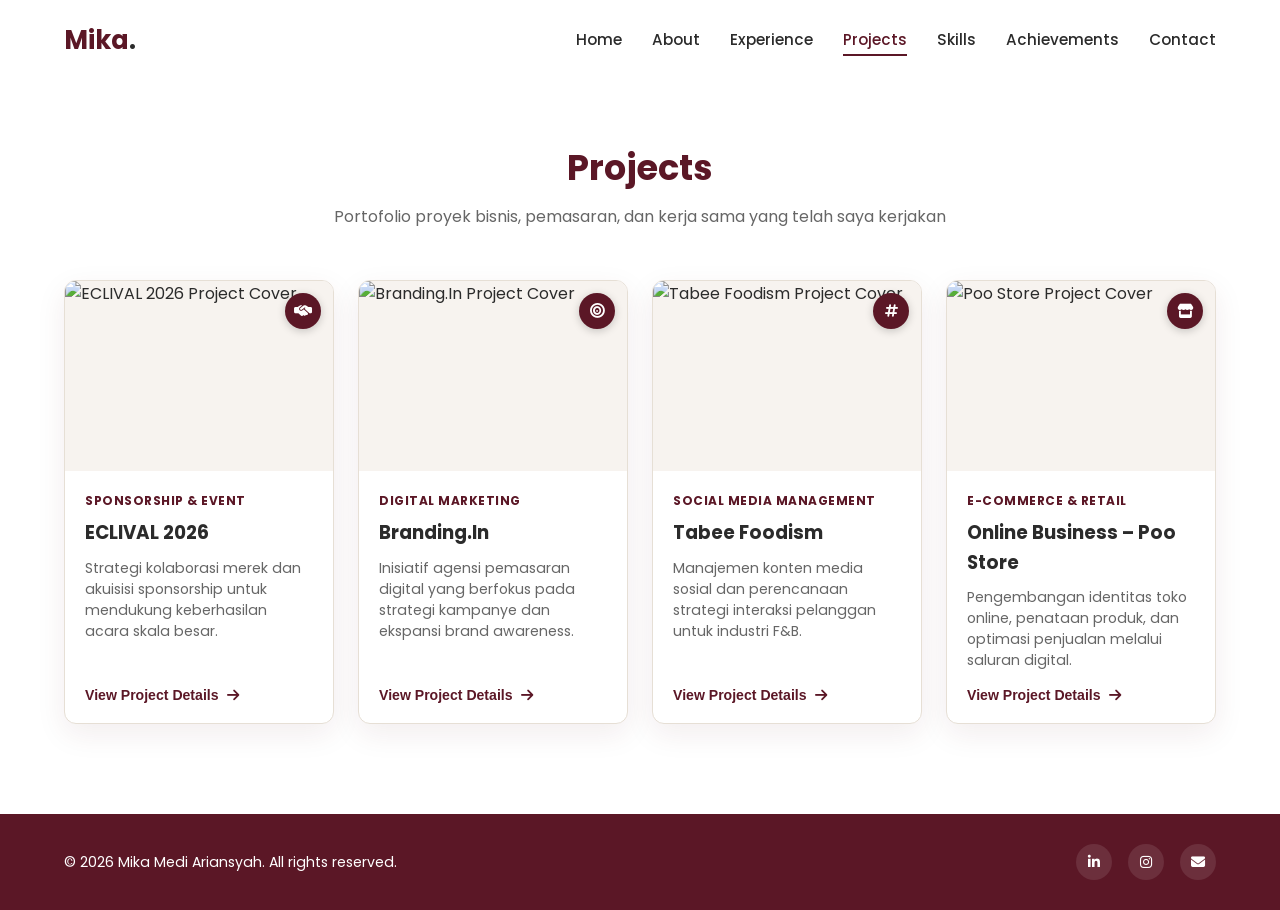
==== projects.html @ ba8b4627 "Add files via upload" ====
<!DOCTYPE html>
<html lang="id">
<head>
    <meta charset="UTF-8">
    <meta name="viewport" content="width=device-width, initial-scale=1.0">
    <title>Projects | Mika Medi Ariansyah</title>
    <!-- Google Fonts: Poppins -->
    <link rel="preconnect" href="https://fonts.googleapis.com">
    <link rel="preconnect" href="https://fonts.gstatic.com" crossorigin>
    <link href="https://fonts.googleapis.com/css2?family=Poppins:wght@300;400;500;600;700&display=swap" rel="stylesheet">
    <!-- Font Awesome Icons -->
    <link rel="stylesheet" href="https://cdnjs.cloudflare.com/ajax/libs/font-awesome/6.4.0/css/all.min.css">
    <!-- Custom CSS -->
    <link rel="stylesheet" href="style.css">
</head>
<body>
    <!-- NAVBAR -->
    <header class="navbar" id="navbar">
        <div class="container nav-container">
            <a href="index.html" class="logo">Mika<span>.</span></a>
            
            <nav class="nav-menu" id="nav-menu">
                <ul class="nav-list">
                    <li><a href="index.html" class="nav-link">Home</a></li>
                    <li><a href="about.html" class="nav-link">About</a></li>
                    <li><a href="experience.html" class="nav-link">Experience</a></li>
                    <li><a href="projects.html" class="nav-link active">Projects</a></li>
                    <li><a href="skills.html" class="nav-link">Skills</a></li>
                    <li><a href="achievements.html" class="nav-link">Achievements</a></li>
                    <li><a href="contact.html" class="nav-link">Contact</a></li>
                </ul>
            </nav>

            <div class="hamburger" id="hamburger">
                <span class="bar"></span>
                <span class="bar"></span>
                <span class="bar"></span>
            </div>
        </div>
    </header>

    <!-- SECTION 4: PROJECTS -->
    <section class="projects section standalone-page" id="projects">
        <div class="container">
            <div class="section-title reveal">
                <h2><span>Projects</span></h2>
                <p>Portofolio proyek bisnis, pemasaran, dan kerja sama yang telah saya kerjakan</p>
            </div>

            <div class="projects-grid">
                <!-- Project Card 1: ECLIVAL 2026 -->
                <div class="project-card reveal">
                    <div class="project-img">
                        <img src="project-1.jpg" alt="ECLIVAL 2026 Project Cover">
                        <div class="project-badge">
                            <i class="fa-solid fa-handshake-simple"></i>
                        </div>
                    </div>
                    <div class="project-info">
                        <span class="project-category">Sponsorship & Event</span>
                        <h3>ECLIVAL 2026</h3>
                        <p>Strategi kolaborasi merek dan akuisisi sponsorship untuk mendukung keberhasilan acara skala besar.</p>
                        <button class="btn-text btn-modal" data-project="1">View Project Details <i class="fa-solid fa-arrow-right"></i></button>
                    </div>
                </div>

                <!-- Project Card 2: Branding.In -->
                <div class="project-card reveal">
                    <div class="project-img">
                        <img src="project-2.jpg" alt="Branding.In Project Cover">
                        <div class="project-badge">
                            <i class="fa-solid fa-bullseye"></i>
                        </div>
                    </div>
                    <div class="project-info">
                        <span class="project-category">Digital Marketing</span>
                        <h3>Branding.In</h3>
                        <p>Inisiatif agensi pemasaran digital yang berfokus pada strategi kampanye dan ekspansi brand awareness.</p>
                        <button class="btn-text btn-modal" data-project="2">View Project Details <i class="fa-solid fa-arrow-right"></i></button>
                    </div>
                </div>

                <!-- Project Card 3: Tabee Foodism -->
                <div class="project-card reveal">
                    <div class="project-img">
                        <img src="project-3.jpg" alt="Tabee Foodism Project Cover">
                        <div class="project-badge">
                            <i class="fa-solid fa-hashtag"></i>
                        </div>
                    </div>
                    <div class="project-info">
                        <span class="project-category">Social Media Management</span>
                        <h3>Tabee Foodism</h3>
                        <p>Manajemen konten media sosial dan perencanaan strategi interaksi pelanggan untuk industri F&B.</p>
                        <button class="btn-text btn-modal" data-project="3">View Project Details <i class="fa-solid fa-arrow-right"></i></button>
                    </div>
                </div>

                <!-- Project Card 4: Poo Store -->
                <div class="project-card reveal">
                    <div class="project-img">
                        <img src="project-4.jpg" alt="Poo Store Project Cover">
                        <div class="project-badge">
                            <i class="fa-solid fa-store"></i>
                        </div>
                    </div>
                    <div class="project-info">
                        <span class="project-category">E-Commerce & Retail</span>
                        <h3>Online Business – Poo Store</h3>
                        <p>Pengembangan identitas toko online, penataan produk, dan optimasi penjualan melalui saluran digital.</p>
                        <button class="btn-text btn-modal" data-project="4">View Project Details <i class="fa-solid fa-arrow-right"></i></button>
                    </div>
                </div>
            </div>
        </div>
    </section>
    <!-- FOOTER -->
    <footer class="footer">
        <div class="container footer-container">
            <p>&copy; 2026 Mika Medi Ariansyah. All rights reserved.</p>
            <div class="social-links">
                <a href="#" aria-label="LinkedIn"><i class="fa-brands fa-linkedin-in"></i></a>
                <a href="#" aria-label="Instagram"><i class="fa-brands fa-instagram"></i></a>
                <a href="#" aria-label="Email"><i class="fa-solid fa-envelope"></i></a>
            </div>
        </div>
    </footer>

    <!-- BACK TO TOP BUTTON -->
    <button class="back-to-top" id="back-to-top" aria-label="Back to Top">
        <i class="fa-solid fa-chevron-up"></i>
    </button>

    <!-- PROJECT MODAL -->
    <div class="modal-overlay" id="project-modal">
        <div class="modal-content">
            <button class="modal-close" id="modal-close">&times;</button>
            <h3 id="modal-title">Project Detail</h3>
            <p id="modal-category" class="modal-cat-tag">Category</p>
            <p id="modal-desc">Detail deskripsi proyek akan muncul di sini.</p>
        </div>
    </div>

    <!-- Custom JS -->
    <script src="script.js"></script>
</body>
</html>
---- style.css ----
/* ==========================================
   FILENAME: style.css
   Style definitions for Mika Medi Ariansyah Portfolio
   Color Palette: Maroon (#5B1726), Cream (#F7F3EF), White (#FFFFFF)
   ========================================== */

/* 1. RESET & CSS VARIABLES */
:root {
    --primary-maroon: #5B1726;
    --primary-maroon-hover: #42101B;
    --cream-bg: #F7F3EF;
    --cream-accent: #EFE8DF;
    --white: #FFFFFF;
    --text-dark: #2B2B2B;
    --text-muted: #666666;
    --border-color: #E6DFD5;
    --shadow-soft: 0 10px 30px rgba(91, 23, 38, 0.08);
    --shadow-hover: 0 15px 35px rgba(91, 23, 38, 0.15);
    --transition: all 0.3s cubic-bezier(0.25, 0.8, 0.25, 1);
    --radius: 12px;
}

* {
    margin: 0;
    padding: 0;
    box-sizing: border-box;
    scroll-behavior: smooth;
}

body {
    font-family: 'Poppins', sans-serif;
    background-color: var(--white);
    color: var(--text-dark);
    line-height: 1.6;
    overflow-x: hidden;
}

a {
    text-decoration: none;
    color: inherit;
}

ul {
    list-style: none;
}

/* 2. REUSABLE CLASSES */
.container {
    max-width: 1200px;
    margin: 0 auto;
    padding: 0 24px;
}

.section {
    padding: 90px 0;
}

/* Penyesuaian agar halaman terpisah (standalone) tidak tertutup navbar fixed */
.standalone-page {
    padding-top: 140px;
    min-height: 85vh;
}

.light-bg {
    background-color: var(--cream-bg);
}

.section-title {
    text-align: center;
    margin-bottom: 50px;
}

.section-title h2 {
    font-size: 2.2rem;
    font-weight: 700;
    color: var(--text-dark);
}

.section-title h2 span {
    color: var(--primary-maroon);
}

.section-title p {
    color: var(--text-muted);
    font-size: 1rem;
    margin-top: 8px;
}

/* Buttons */
.btn {
    display: inline-flex;
    align-items: center;
    justify-content: center;
    gap: 10px;
    padding: 12px 28px;
    border-radius: 30px;
    font-size: 0.95rem;
    font-weight: 600;
    cursor: pointer;
    transition: var(--transition);
    border: 2px solid transparent;
}

.btn-primary {
    background-color: var(--primary-maroon);
    color: var(--white);
}

.btn-primary:hover {
    background-color: var(--primary-maroon-hover);
    transform: translateY(-3px);
    box-shadow: 0 8px 20px rgba(91, 23, 38, 0.25);
}

.btn-outline {
    background-color: transparent;
    border-color: var(--primary-maroon);
    color: var(--primary-maroon);
}

.btn-outline:hover {
    background-color: var(--primary-maroon);
    color: var(--white);
    transform: translateY(-3px);
}

.btn-whatsapp {
    background-color: #25D366;
    color: var(--white);
}

.btn-whatsapp:hover {
    background-color: #1EBE5D;
    transform: translateY(-3px);
}

.btn-text {
    background: none;
    border: none;
    color: var(--primary-maroon);
    font-weight: 600;
    cursor: pointer;
    display: inline-flex;
    align-items: center;
    gap: 8px;
    padding: 0;
    transition: var(--transition);
}

.btn-text:hover {
    gap: 12px;
}

/* 3. NAVBAR */
.navbar {
    position: fixed;
    top: 0;
    left: 0;
    width: 100%;
    z-index: 1000;
    transition: var(--transition);
    background-color: rgba(255, 255, 255, 0.95);
    backdrop-filter: blur(10px);
    border-bottom: 1px solid transparent;
}

.navbar.scrolled {
    box-shadow: 0 4px 20px rgba(0, 0, 0, 0.05);
    border-bottom-color: var(--border-color);
}

.nav-container {
    display: flex;
    justify-content: space-between;
    align-items: center;
    height: 80px;
}

.logo {
    font-size: 1.6rem;
    font-weight: 700;
    color: var(--primary-maroon);
}

.logo span {
    color: var(--text-dark);
}

.nav-list {
    display: flex;
    gap: 30px;
}

.nav-link {
    font-size: 0.95rem;
    font-weight: 500;
    color: var(--text-dark);
    position: relative;
    transition: var(--transition);
}

.nav-link:hover, .nav-link.active {
    color: var(--primary-maroon);
}

.nav-link::after {
    content: '';
    position: absolute;
    bottom: -6px;
    left: 0;
    width: 0;
    height: 2px;
    background-color: var(--primary-maroon);
    transition: var(--transition);
}

.nav-link:hover::after, .nav-link.active::after {
    width: 100%;
}

.hamburger {
    display: none;
    cursor: pointer;
    flex-direction: column;
    gap: 5px;
}

.bar {
    width: 25px;
    height: 3px;
    background-color: var(--primary-maroon);
    border-radius: 2px;
    transition: var(--transition);
}

/* 4. HERO SECTION */
.hero {
    padding-top: 150px;
    padding-bottom: 90px;
    min-height: 90vh;
    display: flex;
    align-items: center;
    background-color: var(--white);
}

.hero-container {
    display: grid;
    grid-template-columns: 1.2fr 0.8fr;
    gap: 40px;
    align-items: center;
}

.badge {
    display: inline-block;
    padding: 6px 16px;
    background-color: var(--cream-bg);
    color: var(--primary-maroon);
    font-size: 0.85rem;
    font-weight: 600;
    border-radius: 20px;
    margin-bottom: 16px;
}

.hero-name {
    font-size: 1.3rem;
    color: var(--text-muted);
    font-weight: 500;
}

.hero-headline {
    font-size: 2.8rem;
    font-weight: 700;
    line-height: 1.2;
    margin: 10px 0 20px 0;
    color: var(--text-dark);
}

.hero-headline span {
    color: var(--primary-maroon);
}

.hero-desc {
    font-size: 1rem;
    color: var(--text-muted);
    margin-bottom: 30px;
    max-width: 550px;
}

.hero-buttons {
    display: flex;
    gap: 16px;
    flex-wrap: wrap;
}

.hero-image {
    display: flex;
    justify-content: center;
}

.image-wrapper {
    position: relative;
    width: 300px;
    height: 300px;
}

.profile-avatar {
    width: 100%;
    height: 100%;
    border-radius: 16px;
    background: linear-gradient(135deg, var(--primary-maroon), #8C293E);
    display: flex;
    align-items: center;
    justify-content: center;
    box-shadow: var(--shadow-hover);
    border: 6px solid var(--cream-bg);
    overflow: hidden;
}

.profile-avatar img {
    width: 100%;
    height: 100%;
    object-fit: cover;
    object-position: center top;
    display: block;
}

/* 5. ABOUT SECTION */
.about-grid {
    display: grid;
    grid-template-columns: 1fr 1fr;
    gap: 30px;
    align-items: start;
}

.about-card {
    background-color: var(--white);
    padding: 35px;
    border-radius: var(--radius);
    box-shadow: var(--shadow-soft);
    border: 1px solid var(--border-color);
}

.card-icon {
    width: 50px;
    height: 50px;
    background-color: var(--cream-bg);
    color: var(--primary-maroon);
    border-radius: 10px;
    display: flex;
    align-items: center;
    justify-content: center;
    font-size: 1.3rem;
    margin-bottom: 20px;
}

.about-card h3 {
    font-size: 1.4rem;
    margin-bottom: 15px;
}

.about-text {
    color: var(--text-muted);
    font-size: 0.95rem;
    margin-bottom: 24px;
}

.education-box {
    display: flex;
    align-items: center;
    gap: 18px;
    padding: 20px;
    background-color: var(--cream-bg);
    border-radius: 12px;
    border: 1px solid var(--border-color);
}

.edu-icon {
    width: 65px;
    height: 65px;
    background-color: var(--white);
    border-radius: 12px;
    padding: 8px;
    display: flex;
    align-items: center;
    justify-content: center;
    flex-shrink: 0;
    box-shadow: 0 4px 12px rgba(0, 0, 0, 0.05);
    border: 1px solid var(--border-color);
}

.edu-icon img {
    width: 100%;
    height: 100%;
    object-fit: contain;
}

.education-box h4 {
    font-size: 0.95rem;
}

.education-box p {
    font-size: 0.85rem;
    color: var(--text-muted);
}

.interests-grid {
    display: grid;
    grid-template-columns: 1fr 1fr;
    gap: 16px;
}

.interest-item {
    background-color: var(--cream-bg);
    padding: 16px;
    border-radius: 10px;
}

.interest-item i {
    color: var(--primary-maroon);
    font-size: 1.2rem;
    margin-bottom: 8px;
}

.interest-item h4 {
    font-size: 0.9rem;
    margin-bottom: 4px;
}

.interest-item p {
    font-size: 0.78rem;
    color: var(--text-muted);
}

/* 6. EXPERIENCE SECTION */
.timeline {
    position: relative;
    max-width: 800px;
    margin: 0 auto;
    width: 100%;
    box-sizing: border-box;
}

.timeline::before {
    content: '';
    position: absolute;
    top: 0;
    left: 20px;
    height: 100%;
    width: 2px;
    background-color: var(--primary-maroon);
    opacity: 0.3;
}

.timeline-item {
    position: relative;
    padding-left: 50px;
    margin-bottom: 40px;
    width: 100%;
    box-sizing: border-box;
}

.timeline-item:last-child {
    margin-bottom: 0;
}

.timeline-dot {
    position: absolute;
    top: 0;
    left: 13px;
    width: 16px;
    height: 16px;
    border-radius: 50%;
    background-color: var(--primary-maroon);
    border: 3px solid var(--cream-bg);
}

.timeline-content {
    background-color: var(--white);
    padding: 25px;
    border-radius: var(--radius);
    box-shadow: var(--shadow-soft);
    border: 1px solid var(--border-color);
    width: 100%;
    box-sizing: border-box;
}

.timeline-date {
    display: inline-block;
    font-size: 0.8rem;
    font-weight: 600;
    color: var(--primary-maroon);
    background-color: var(--cream-bg);
    padding: 4px 12px;
    border-radius: 12px;
    margin-bottom: 10px;
}

.timeline-content h3 {
    font-size: 1.2rem;
}

.company {
    font-size: 0.9rem;
    color: var(--text-muted);
    font-weight: 500;
    margin-bottom: 12px;
}

.timeline-content ul {
    padding-left: 18px;
}

.timeline-content li {
    font-size: 0.9rem;
    color: var(--text-muted);
    margin-bottom: 6px;
    list-style-type: disc;
}

.exp-gallery {
    display: grid;
    grid-template-columns: repeat(3, minmax(0, 1fr)) !important;
    gap: 12px;
    margin-bottom: 20px;
    width: 100%;
    box-sizing: border-box;
}

.gallery-item {
    position: relative;
    height: 180px;
    border-radius: 8px;
    overflow: hidden;
    border: 1px solid var(--border-color);
    box-shadow: 0 4px 10px rgba(0, 0, 0, 0.05);
    background-color: var(--white);
    min-width: 0;
    width: 100%;
}

.gallery-item img {
    width: 100%;
    height: 100%;
    object-fit: cover;
    object-position: center;
    transition: transform 0.4s ease;
    display: block;
}

.gallery-item img.fit-contain {
    object-fit: contain !important;
    object-position: center !important;
    background-color: #7ecc47 !important;
    padding: 0 !important;
}

.gallery-item:hover img {
    transform: scale(1.06);
}

/* 7. PROJECTS SECTION */
.projects-grid {
    display: grid;
    grid-template-columns: repeat(auto-fit, minmax(260px, 1fr));
    gap: 24px;
    width: 100%;
}

.project-card {
    background-color: var(--white);
    border-radius: 12px;
    overflow: hidden;
    border: 1px solid var(--border-color);
    box-shadow: var(--shadow-soft);
    display: flex;
    flex-direction: column;
    transition: transform 0.3s ease, box-shadow 0.3s ease;
}

.project-card:hover {
    transform: translateY(-5px);
    box-shadow: 0 10px 20px rgba(0, 0, 0, 0.08);
}

.project-img {
    position: relative;
    width: 100%;
    height: 190px;
    background-color: var(--cream-bg);
    overflow: hidden;
}

.project-img img {
    width: 100%;
    height: 100%;
    object-fit: cover;
    object-position: center;
    display: block;
    transition: transform 0.4s ease;
}

.project-card:hover .project-img img {
    transform: scale(1.06);
}

.project-badge {
    position: absolute;
    top: 12px;
    right: 12px;
    width: 36px;
    height: 36px;
    background-color: var(--primary-maroon);
    color: #ffffff;
    border-radius: 50%;
    display: flex;
    align-items: center;
    justify-content: center;
    font-size: 0.9rem;
    box-shadow: 0 2px 8px rgba(0, 0, 0, 0.2);
    z-index: 2;
}

.project-info {
    padding: 20px;
    display: flex;
    flex-direction: column;
    flex-grow: 1;
}

.project-category {
    font-size: 0.75rem;
    font-weight: 700;
    text-transform: uppercase;
    color: var(--primary-maroon);
    margin-bottom: 8px;
    letter-spacing: 0.5px;
}

.project-info h3 {
    font-size: 1.15rem;
    margin-bottom: 10px;
    color: var(--text-color);
}

.project-info p {
    font-size: 0.88rem;
    color: var(--text-muted);
    line-height: 1.5;
    margin-bottom: 16px;
    flex-grow: 1;
}

.btn-modal {
    background: none;
    border: none;
    padding: 0;
    font-size: 0.88rem;
    font-weight: 600;
    color: var(--primary-maroon);
    cursor: pointer;
    display: inline-flex;
    align-items: center;
    gap: 8px;
    transition: gap 0.3s ease;
    align-self: flex-start;
}

.btn-modal:hover {
    gap: 12px;
}

/* 8. SKILLS SECTION */
.skills-grid {
    display: grid;
    grid-template-columns: repeat(auto-fit, minmax(220px, 1fr));
    gap: 20px;
}

.skill-card {
    background-color: var(--white);
    padding: 24px;
    border-radius: var(--radius);
    text-align: center;
    box-shadow: var(--shadow-soft);
    border: 1px solid var(--border-color);
    transition: var(--transition);
}

.skill-card:hover {
    border-color: var(--primary-maroon);
    transform: translateY(-5px);
}

.skill-icon {
    width: 50px;
    height: 50px;
    margin: 0 auto 16px auto;
    background-color: var(--cream-bg);
    color: var(--primary-maroon);
    border-radius: 50%;
    display: flex;
    align-items: center;
    justify-content: center;
    font-size: 1.3rem;
}

.skill-card h3 {
    font-size: 1.05rem;
    margin-bottom: 8px;
}

.skill-card p {
    font-size: 0.82rem;
    color: var(--text-muted);
}

/* 9. ACHIEVEMENTS SECTION */
.achievements-grid {
    display: grid;
    grid-template-columns: repeat(auto-fit, minmax(280px, 1fr));
    gap: 25px;
}

.achievement-card {
    background-color: var(--white);
    padding: 30px;
    border-radius: var(--radius);
    box-shadow: var(--shadow-soft);
    border: 1px solid var(--border-color);
    text-align: center;
}

.achievement-badge {
    width: 60px;
    height: 60px;
    background-color: var(--primary-maroon);
    color: var(--white);
    border-radius: 50%;
    display: flex;
    align-items: center;
    justify-content: center;
    font-size: 1.5rem;
    margin: 0 auto 20px auto;
}

.achievement-card h3 {
    font-size: 1.15rem;
    margin-bottom: 4px;
}

.achievement-org {
    font-size: 0.85rem;
    font-weight: 600;
    color: var(--primary-maroon);
    margin-bottom: 12px;
}

.achievement-card p {
    font-size: 0.88rem;
    color: var(--text-muted);
}

/* 10. CONTACT SECTION */
.contact-wrapper {
    display: grid;
    grid-template-columns: 1fr 1fr;
    gap: 40px;
}

.contact-info h3, .contact-card-box h3 {
    font-size: 1.4rem;
    margin-bottom: 12px;
}

.contact-info p {
    color: var(--text-muted);
    font-size: 0.95rem;
    margin-bottom: 24px;
}

.info-item {
    display: flex;
    align-items: center;
    gap: 16px;
    margin-bottom: 20px;
}

.info-icon {
    width: 45px;
    height: 45px;
    background-color: var(--white);
    color: var(--primary-maroon);
    border-radius: 10px;
    display: flex;
    align-items: center;
    justify-content: center;
    font-size: 1.2rem;
    box-shadow: var(--shadow-soft);
}

.info-item h4 {
    font-size: 0.9rem;
}

.info-item p {
    margin-bottom: 0;
    font-size: 0.9rem;
    color: var(--text-dark);
}

.wa-action {
    margin-top: 30px;
}

.contact-card-box {
    background-color: var(--white);
    padding: 30px;
    border-radius: var(--radius);
    box-shadow: var(--shadow-soft);
    border: 1px solid var(--border-color);
}

.form-group {
    margin-bottom: 16px;
}

.form-group input, .form-group textarea {
    width: 100%;
    padding: 12px 16px;
    border-radius: 8px;
    border: 1px solid var(--border-color);
    font-family: inherit;
    font-size: 0.9rem;
    outline: none;
    transition: var(--transition);
}

.form-group input:focus, .form-group textarea:focus {
    border-color: var(--primary-maroon);
}

.btn-full {
    width: 100%;
}

/* 11. FOOTER */
.footer {
    background-color: var(--primary-maroon);
    color: var(--white);
    padding: 30px 0;
}

.footer-container {
    display: flex;
    justify-content: space-between;
    align-items: center;
    font-size: 0.88rem;
}

.social-links {
    display: flex;
    gap: 16px;
}

.social-links a {
    width: 36px;
    height: 36px;
    border-radius: 50%;
    background-color: rgba(255, 255, 255, 0.1);
    display: flex;
    align-items: center;
    justify-content: center;
    transition: var(--transition);
}

.social-links a:hover {
    background-color: var(--white);
    color: var(--primary-maroon);
}

/* 12. BACK TO TOP BUTTON */
.back-to-top {
    position: fixed;
    bottom: 30px;
    right: 30px;
    width: 45px;
    height: 45px;
    background-color: var(--primary-maroon);
    color: var(--white);
    border: none;
    border-radius: 50%;
    cursor: pointer;
    display: flex;
    align-items: center;
    justify-content: center;
    box-shadow: var(--shadow-hover);
    opacity: 0;
    visibility: hidden;
    transition: var(--transition);
    z-index: 99;
}

.back-to-top.show {
    opacity: 1;
    visibility: visible;
}

.back-to-top:hover {
    background-color: var(--primary-maroon-hover);
    transform: translateY(-3px);
}

/* 13. PROJECT MODAL */
.modal-overlay {
    position: fixed;
    top: 0;
    left: 0;
    width: 100%;
    height: 100%;
    background-color: rgba(0, 0, 0, 0.6);
    display: flex;
    align-items: center;
    justify-content: center;
    opacity: 0;
    visibility: hidden;
    transition: var(--transition);
    z-index: 2000;
}

.modal-overlay.active {
    opacity: 1;
    visibility: visible;
}

.modal-content {
    background-color: var(--white);
    padding: 35px;
    border-radius: var(--radius);
    max-width: 500px;
    width: 90%;
    position: relative;
}

.modal-close {
    position: absolute;
    top: 15px;
    right: 20px;
    font-size: 1.8rem;
    background: none;
    border: none;
    cursor: pointer;
    color: var(--text-muted);
}

.modal-cat-tag {
    font-size: 0.8rem;
    color: var(--primary-maroon);
    font-weight: 600;
    margin: 8px 0 16px 0;
}

/* 14. SCROLL REVEAL ANIMATION */
.reveal {
    opacity: 0;
    transform: translateY(30px);
    transition: all 0.8s ease-out;
}

.reveal.active {
    opacity: 1;
    transform: translateY(0);
}

/* 15. RESPONSIVE DESIGN */
@media (max-width: 992px) {
    .hero-container {
        grid-template-columns: 1fr;
        text-align: center;
    }

    .hero-desc {
        margin: 0 auto 30px auto;
    }

    .hero-buttons {
        justify-content: center;
    }

    .about-grid, .contact-wrapper {
        grid-template-columns: 1fr;
    }
}

@media (max-width: 768px) {
    .hamburger {
        display: flex;
    }

    .nav-menu {
        position: fixed;
        top: 80px;
        left: -100%;
        width: 100%;
        background-color: var(--white);
        box-shadow: 0 10px 20px rgba(0, 0, 0, 0.05);
        padding: 30px 0;
        transition: var(--transition);
    }

    .nav-menu.active {
        left: 0;
    }

    .nav-list {
        flex-direction: column;
        align-items: center;
        gap: 20px;
    }

    .hero-headline {
        font-size: 2.1rem;
    }

    .interests-grid {
        grid-template-columns: 1fr;
    }

    .footer-container {
        flex-direction: column;
        gap: 16px;
        text-align: center;
    }
}
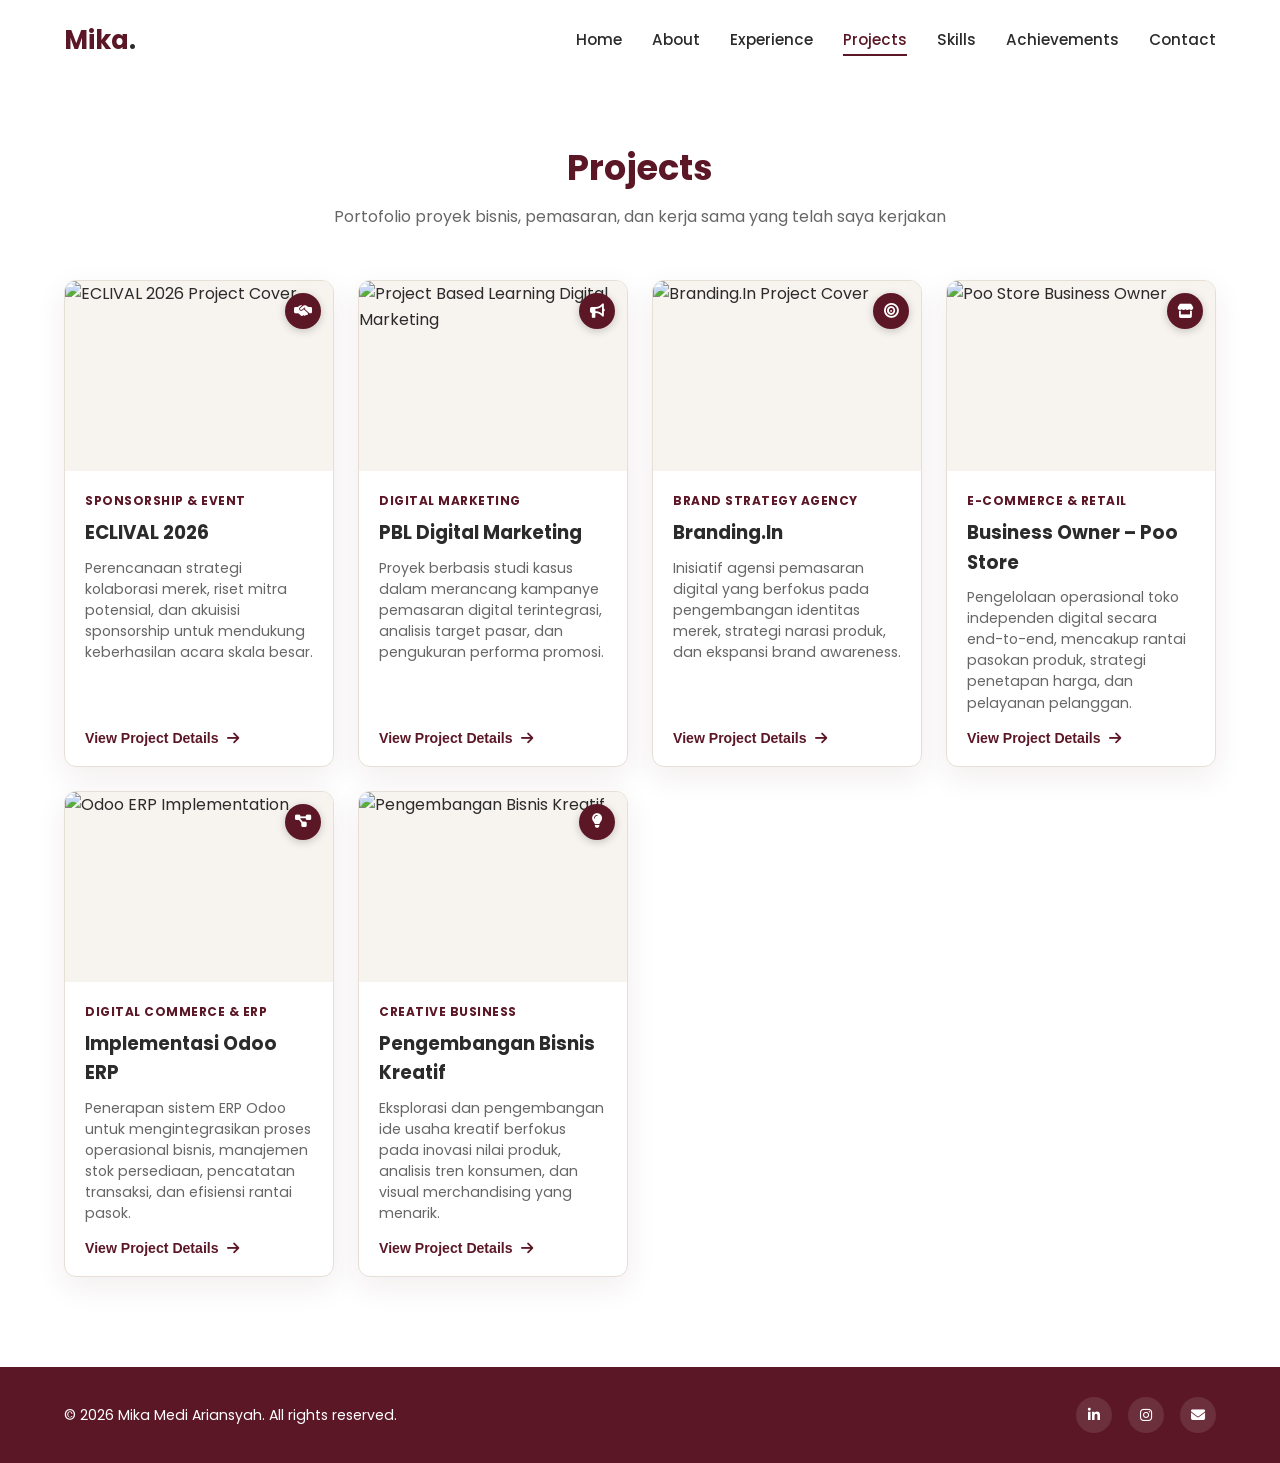
==== commit 06ff9bd3: "Update projects.html" ====
--- a/projects.html
+++ b/projects.html
@@ -51,7 +51,7 @@
                 <!-- Project Card 1: ECLIVAL 2026 -->
                 <div class="project-card reveal">
                     <div class="project-img">
-                        <img src="project-1.jpg" alt="ECLIVAL 2026 Project Cover">
+                        <img src="project-eclival.jpg" alt="ECLIVAL 2026 Project Cover">
                         <div class="project-badge">
                             <i class="fa-solid fa-handshake-simple"></i>
                         </div>
@@ -59,61 +59,94 @@
                     <div class="project-info">
                         <span class="project-category">Sponsorship & Event</span>
                         <h3>ECLIVAL 2026</h3>
-                        <p>Strategi kolaborasi merek dan akuisisi sponsorship untuk mendukung keberhasilan acara skala besar.</p>
+                        <p>Perencanaan strategi kolaborasi merek, riset mitra potensial, dan akuisisi sponsorship untuk mendukung keberhasilan acara skala besar.</p>
                         <button class="btn-text btn-modal" data-project="1">View Project Details <i class="fa-solid fa-arrow-right"></i></button>
                     </div>
                 </div>
 
-                <!-- Project Card 2: Branding.In -->
+                <!-- Project Card 2: PBL Digital Marketing -->
                 <div class="project-card reveal">
                     <div class="project-img">
-                        <img src="project-2.jpg" alt="Branding.In Project Cover">
+                        <img src="project-pbl-marketing.jpg" alt="Project Based Learning Digital Marketing">
+                        <div class="project-badge">
+                            <i class="fa-solid fa-bullhorn"></i>
+                        </div>
+                    </div>
+                    <div class="project-info">
+                        <span class="project-category">Digital Marketing</span>
+                        <h3>PBL Digital Marketing</h3>
+                        <p>Proyek berbasis studi kasus dalam merancang kampanye pemasaran digital terintegrasi, analisis target pasar, dan pengukuran performa promosi.</p>
+                        <button class="btn-text btn-modal" data-project="2">View Project Details <i class="fa-solid fa-arrow-right"></i></button>
+                    </div>
+                </div>
+
+                <!-- Project Card 3: Branding.In -->
+                <div class="project-card reveal">
+                    <div class="project-img">
+                        <img src="project-brandingin.jpg" alt="Branding.In Project Cover">
                         <div class="project-badge">
                             <i class="fa-solid fa-bullseye"></i>
                         </div>
                     </div>
                     <div class="project-info">
-                        <span class="project-category">Digital Marketing</span>
+                        <span class="project-category">Brand Strategy Agency</span>
                         <h3>Branding.In</h3>
-                        <p>Inisiatif agensi pemasaran digital yang berfokus pada strategi kampanye dan ekspansi brand awareness.</p>
-                        <button class="btn-text btn-modal" data-project="2">View Project Details <i class="fa-solid fa-arrow-right"></i></button>
-                    </div>
-                </div>
-
-                <!-- Project Card 3: Tabee Foodism -->
-                <div class="project-card reveal">
-                    <div class="project-img">
-                        <img src="project-3.jpg" alt="Tabee Foodism Project Cover">
-                        <div class="project-badge">
-                            <i class="fa-solid fa-hashtag"></i>
-                        </div>
-                    </div>
-                    <div class="project-info">
-                        <span class="project-category">Social Media Management</span>
-                        <h3>Tabee Foodism</h3>
-                        <p>Manajemen konten media sosial dan perencanaan strategi interaksi pelanggan untuk industri F&B.</p>
+                        <p>Inisiatif agensi pemasaran digital yang berfokus pada pengembangan identitas merek, strategi narasi produk, dan ekspansi brand awareness.</p>
                         <button class="btn-text btn-modal" data-project="3">View Project Details <i class="fa-solid fa-arrow-right"></i></button>
                     </div>
                 </div>
 
-                <!-- Project Card 4: Poo Store -->
+                <!-- Project Card 4: Business Owner (Poo Store) -->
                 <div class="project-card reveal">
                     <div class="project-img">
-                        <img src="project-4.jpg" alt="Poo Store Project Cover">
+                        <img src="project-poostore.jpg" alt="Poo Store Business Owner">
                         <div class="project-badge">
                             <i class="fa-solid fa-store"></i>
                         </div>
                     </div>
                     <div class="project-info">
                         <span class="project-category">E-Commerce & Retail</span>
-                        <h3>Online Business – Poo Store</h3>
-                        <p>Pengembangan identitas toko online, penataan produk, dan optimasi penjualan melalui saluran digital.</p>
+                        <h3>Business Owner – Poo Store</h3>
+                        <p>Pengelolaan operasional toko independen digital secara end-to-end, mencakup rantai pasokan produk, strategi penetapan harga, dan pelayanan pelanggan.</p>
                         <button class="btn-text btn-modal" data-project="4">View Project Details <i class="fa-solid fa-arrow-right"></i></button>
+                    </div>
+                </div>
+
+                <!-- Project Card 5: Implementasi Odoo ERP -->
+                <div class="project-card reveal">
+                    <div class="project-img">
+                        <img src="project-odoo.jpg" alt="Odoo ERP Implementation">
+                        <div class="project-badge">
+                            <i class="fa-solid fa-diagram-project"></i>
+                        </div>
+                    </div>
+                    <div class="project-info">
+                        <span class="project-category">Digital Commerce & ERP</span>
+                        <h3>Implementasi Odoo ERP</h3>
+                        <p>Penerapan sistem ERP Odoo untuk mengintegrasikan proses operasional bisnis, manajemen stok persediaan, pencatatan transaksi, dan efisiensi rantai pasok.</p>
+                        <button class="btn-text btn-modal" data-project="5">View Project Details <i class="fa-solid fa-arrow-right"></i></button>
+                    </div>
+                </div>
+
+                <!-- Project Card 6: Bisnis Kreatif -->
+                <div class="project-card reveal">
+                    <div class="project-img">
+                        <img src="project-bisnis-kreatif.jpg" alt="Pengembangan Bisnis Kreatif">
+                        <div class="project-badge">
+                            <i class="fa-solid fa-lightbulb"></i>
+                        </div>
+                    </div>
+                    <div class="project-info">
+                        <span class="project-category">Creative Business</span>
+                        <h3>Pengembangan Bisnis Kreatif</h3>
+                        <p>Eksplorasi dan pengembangan ide usaha kreatif berfokus pada inovasi nilai produk, analisis tren konsumen, dan visual merchandising yang menarik.</p>
+                        <button class="btn-text btn-modal" data-project="6">View Project Details <i class="fa-solid fa-arrow-right"></i></button>
                     </div>
                 </div>
             </div>
         </div>
     </section>
+
     <!-- FOOTER -->
     <footer class="footer">
         <div class="container footer-container">
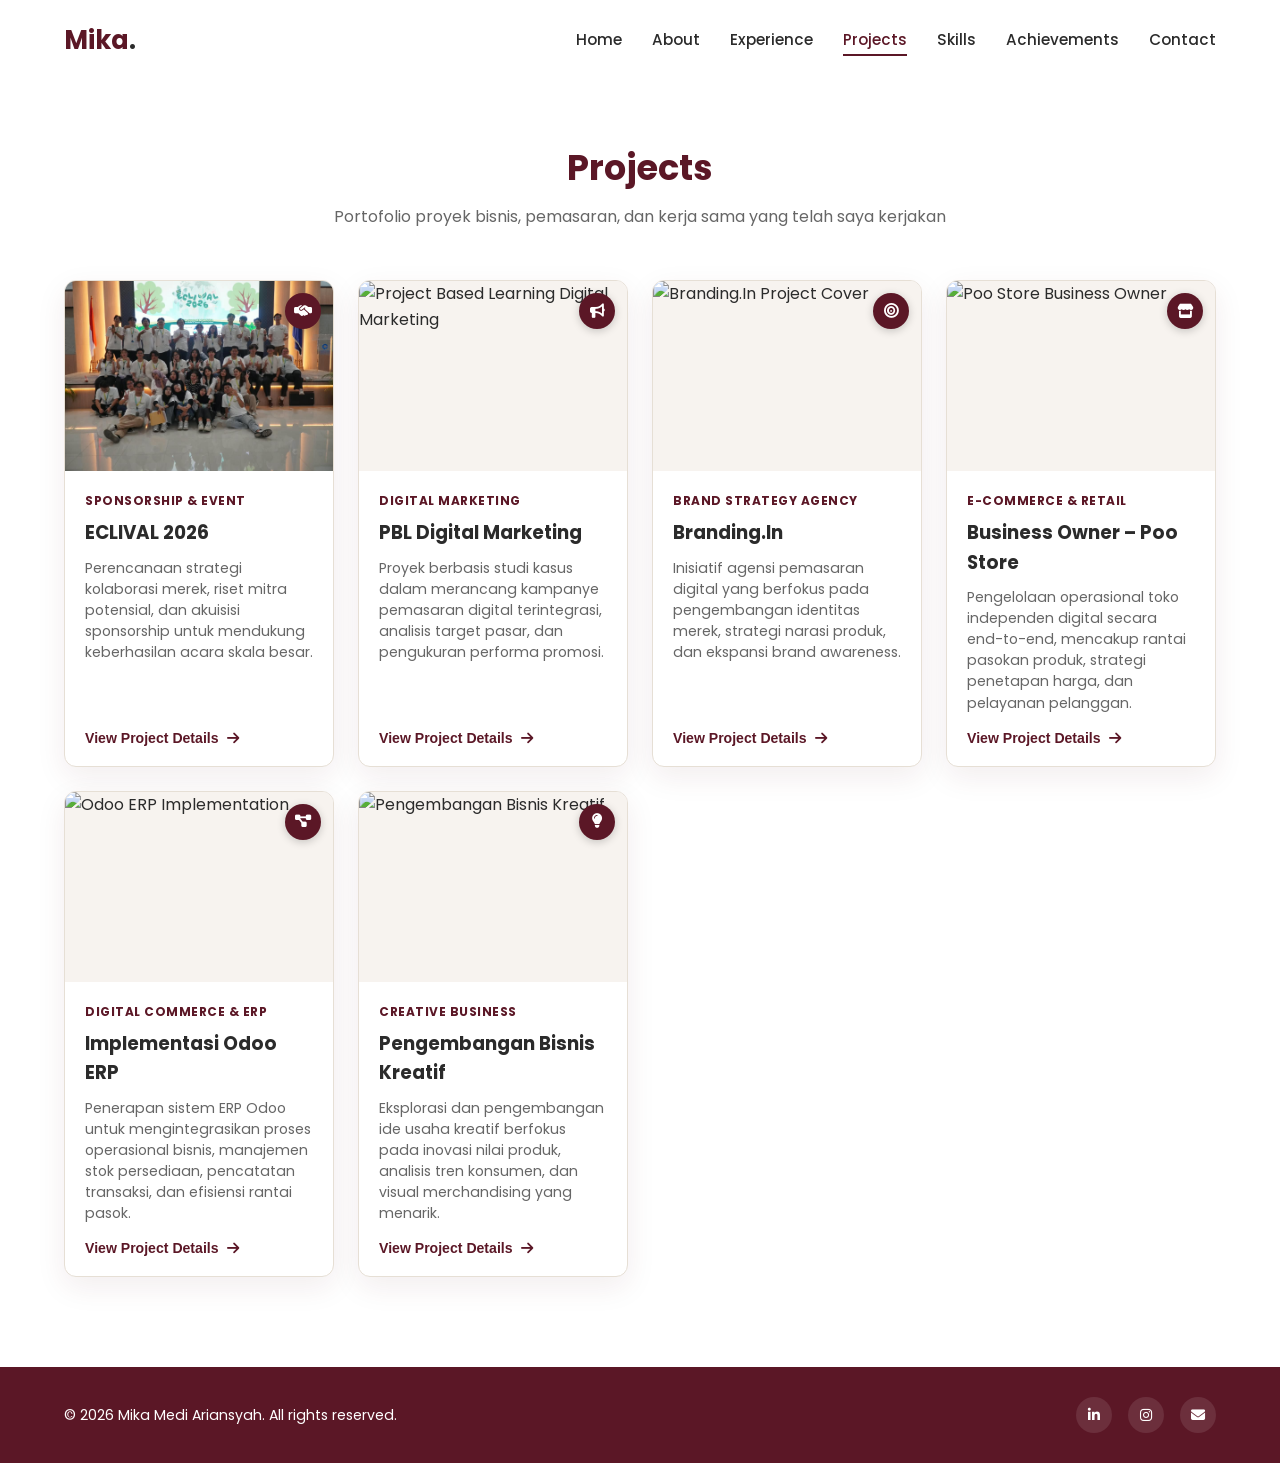
==== commit 57d5a524: "Update projects.html" ====
--- a/projects.html
+++ b/projects.html
@@ -51,7 +51,7 @@
                 <!-- Project Card 1: ECLIVAL 2026 -->
                 <div class="project-card reveal">
                     <div class="project-img">
-                        <img src="project-eclival.jpg" alt="ECLIVAL 2026 Project Cover">
+                        <img src="ECLIVAL 2026.jpeg" alt="ECLIVAL 2026 Project Cover">
                         <div class="project-badge">
                             <i class="fa-solid fa-handshake-simple"></i>
                         </div>
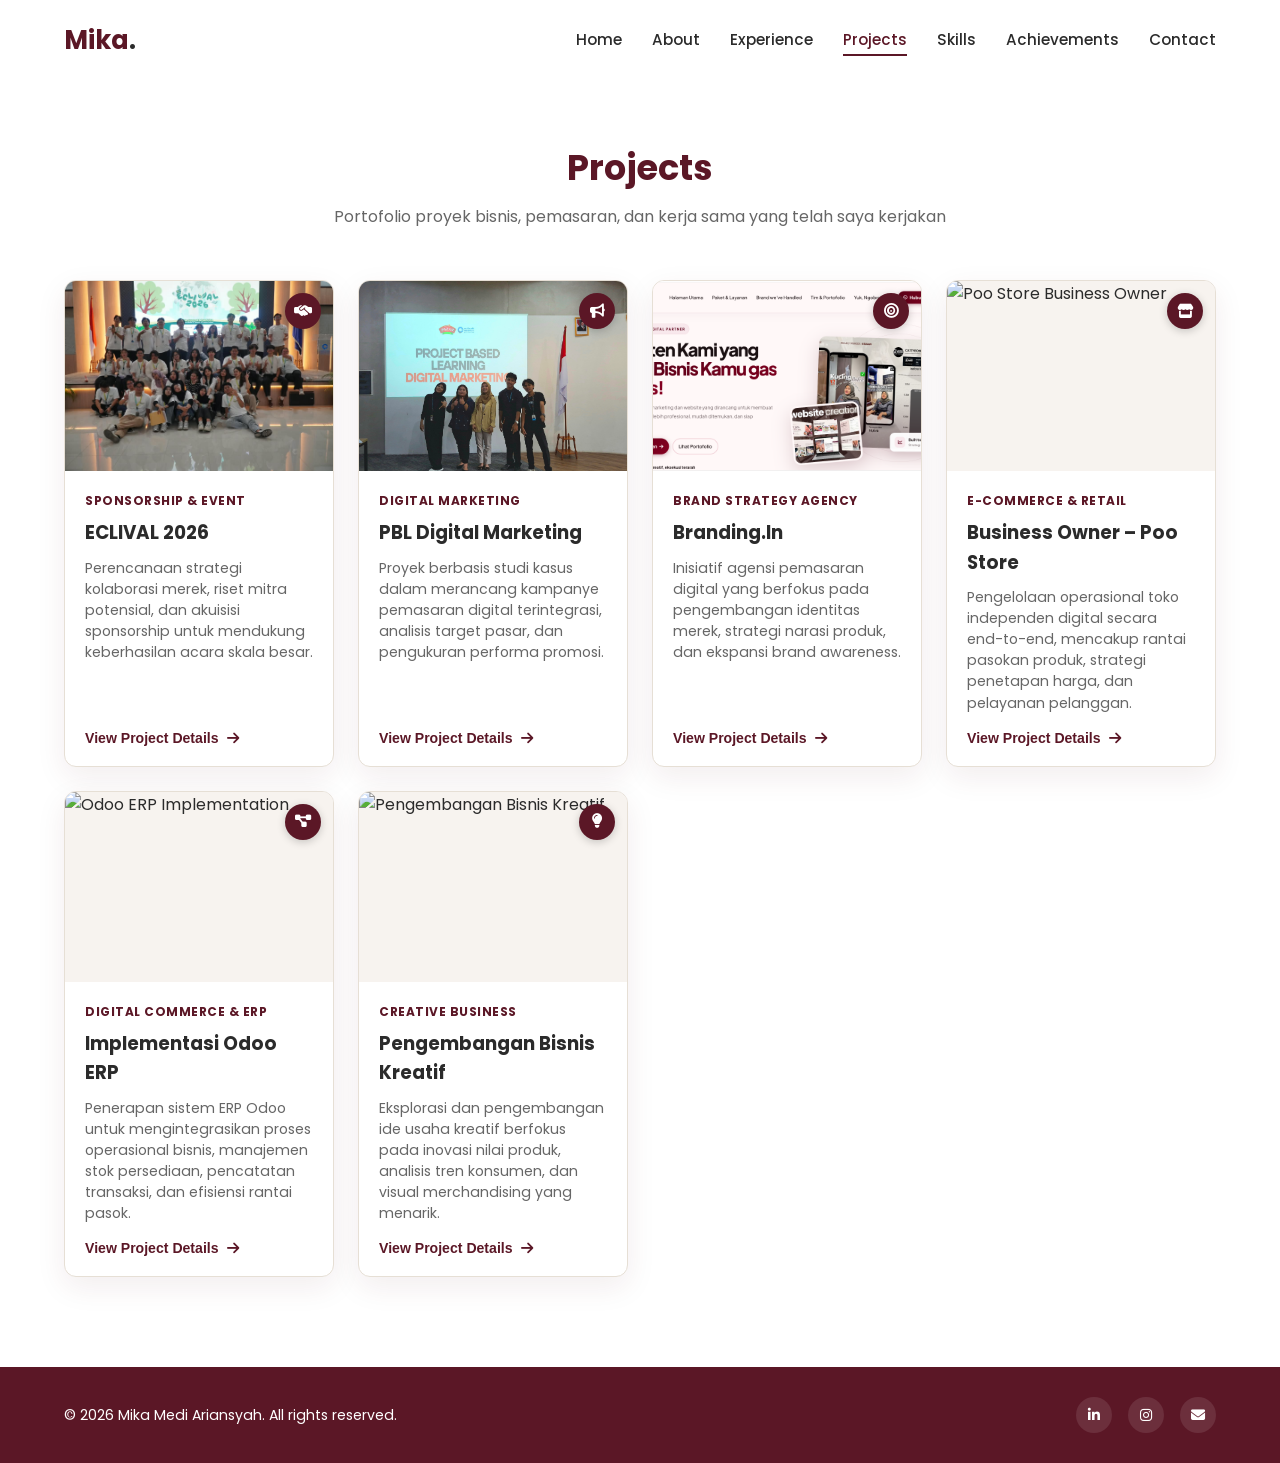
==== commit c70aa36a: "Update projects.html" ====
--- a/projects.html
+++ b/projects.html
@@ -67,7 +67,7 @@
                 <!-- Project Card 2: PBL Digital Marketing -->
                 <div class="project-card reveal">
                     <div class="project-img">
-                        <img src="project-pbl-marketing.jpg" alt="Project Based Learning Digital Marketing">
+                        <img src="PBL Digital Marketing Pazar.jpeg" alt="Project Based Learning Digital Marketing">
                         <div class="project-badge">
                             <i class="fa-solid fa-bullhorn"></i>
                         </div>
@@ -83,7 +83,7 @@
                 <!-- Project Card 3: Branding.In -->
                 <div class="project-card reveal">
                     <div class="project-img">
-                        <img src="project-brandingin.jpg" alt="Branding.In Project Cover">
+                        <img src="Project Branding.In.png" alt="Branding.In Project Cover">
                         <div class="project-badge">
                             <i class="fa-solid fa-bullseye"></i>
                         </div>
@@ -99,7 +99,7 @@
                 <!-- Project Card 4: Business Owner (Poo Store) -->
                 <div class="project-card reveal">
                     <div class="project-img">
-                        <img src="project-poostore.jpg" alt="Poo Store Business Owner">
+                        <img src="Poo Store.jpeg" alt="Poo Store Business Owner">
                         <div class="project-badge">
                             <i class="fa-solid fa-store"></i>
                         </div>
